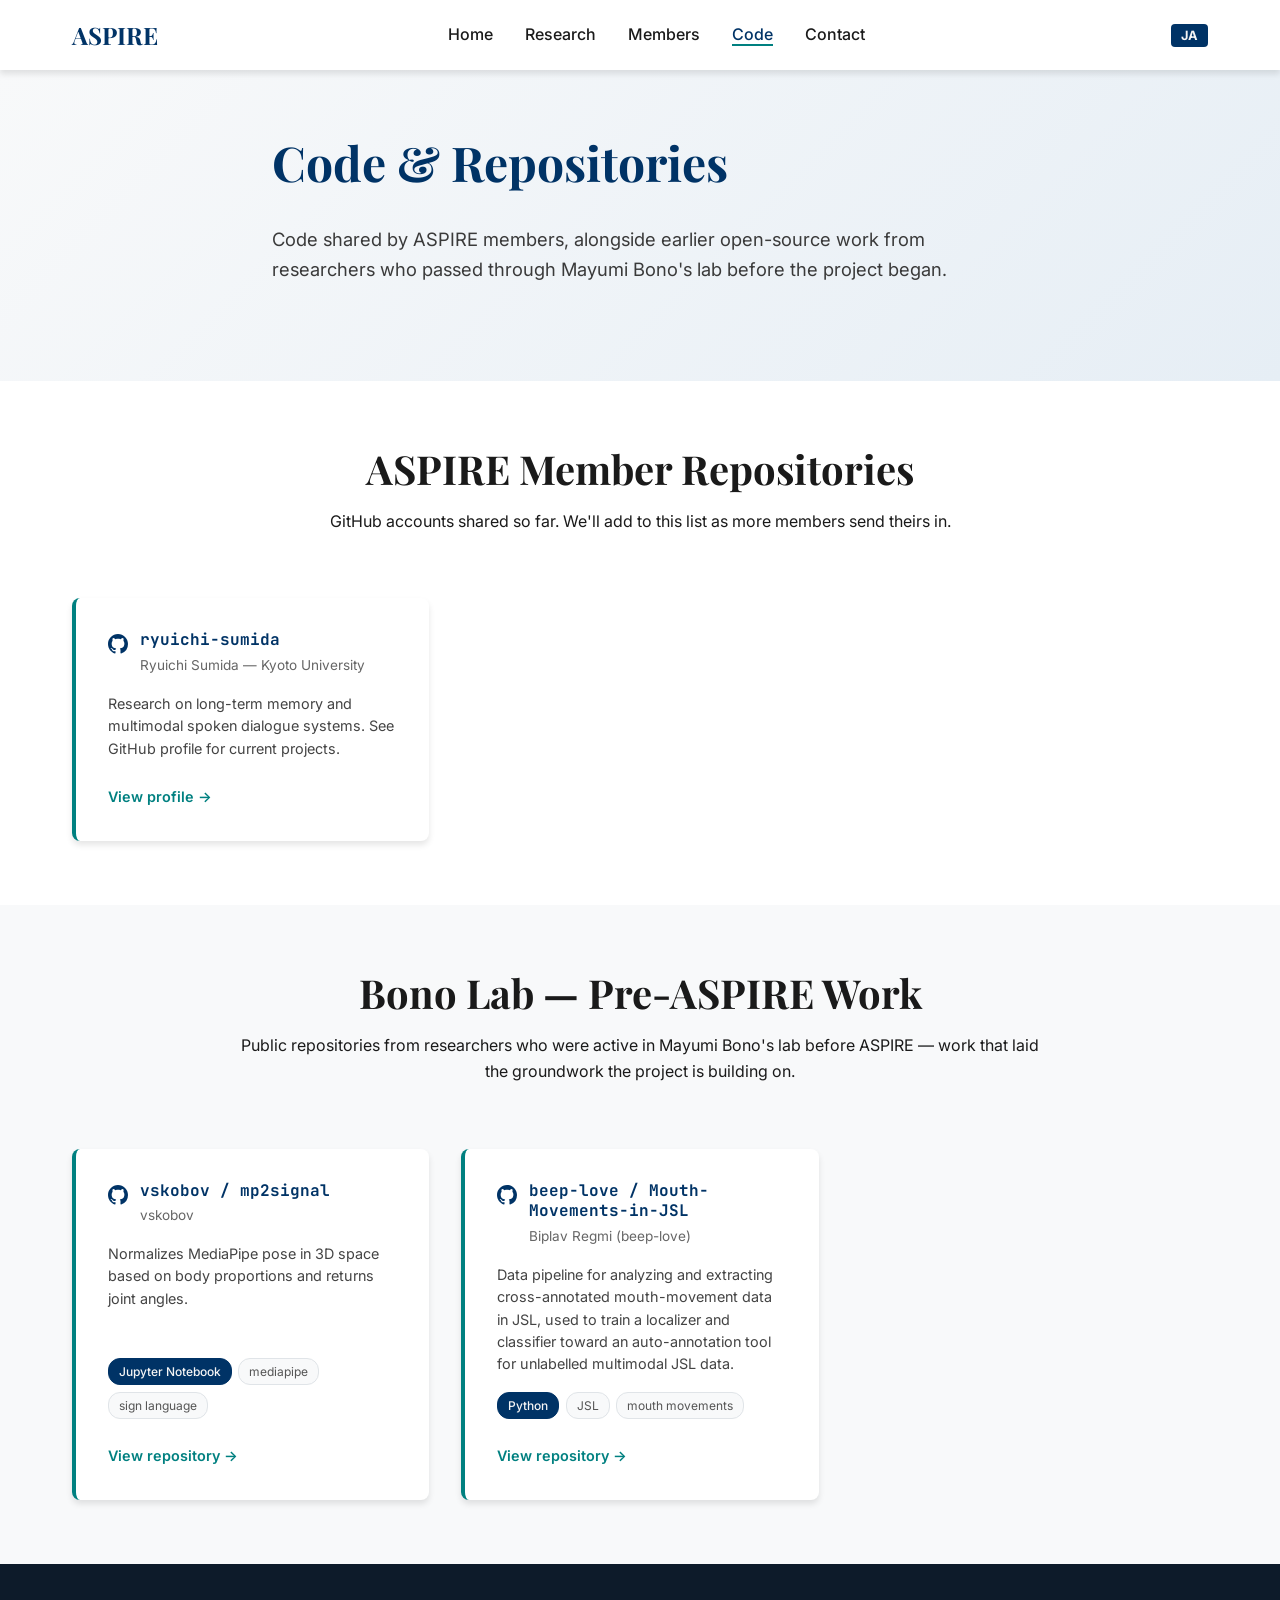
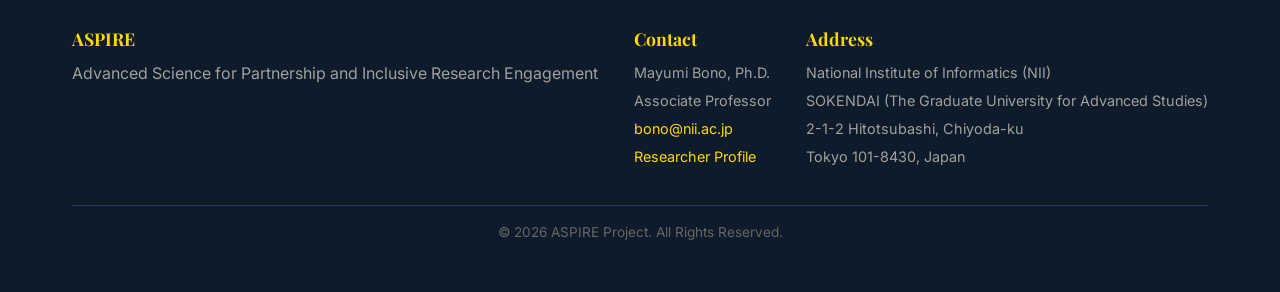
==== code.html @ 442c829e "Add Code page and rewrite copy across site in a more human academic voice - New code.html listing AS" ====
<!DOCTYPE html>
<html lang="en">
<head>
    <meta charset="UTF-8">
    <meta name="viewport" content="width=device-width, initial-scale=1.0">
    <title>Code - ASPIRE</title>
    <meta name="description" content="Open-source code and repositories from ASPIRE members and prior Bono Lab research.">
    <link rel="stylesheet" href="styles.css">
    <link rel="icon" type="image/svg+xml" href="favicon.svg">

    <!-- Google Fonts -->
    <link rel="preconnect" href="https://fonts.googleapis.com">
    <link rel="preconnect" href="https://fonts.gstatic.com" crossorigin>
    <link href="https://fonts.googleapis.com/css2?family=Inter:wght@300;400;600;800&family=Playfair+Display:wght@700&family=JetBrains+Mono:wght@500&display=swap" rel="stylesheet">
</head>
<body>

    <header class="header">
        <div class="container header-container">
            <a href="index.html" class="logo">ASPIRE</a>
            <button class="mobile-menu-btn" aria-label="Toggle navigation">
                <span class="bar"></span>
                <span class="bar"></span>
                <span class="bar"></span>
            </button>
            <nav class="nav">
                <ul class="nav-list">
                    <li><a href="index.html" class="nav-link" data-en="Home" data-ja="ホーム">Home</a></li>
                    <li><a href="research.html" class="nav-link" data-en="Research" data-ja="研究">Research</a></li>
                    <li><a href="members.html" class="nav-link" data-en="Members" data-ja="メンバー">Members</a></li>
                    <li><a href="code.html" class="nav-link active" data-en="Code" data-ja="コード">Code</a></li>
                    <li><a href="index.html#contact" class="nav-link" data-en="Contact" data-ja="お問い合わせ">Contact</a></li>
                </ul>
            </nav>
            <button class="lang-toggle" id="langToggle" aria-label="Switch language">
                <span class="lang-label">JA</span>
            </button>
        </div>
    </header>

    <main>
        <section class="hero" style="padding: 4rem 0;">
            <div class="container hero-content">
                <h1 class="hero-title" data-en="Code &amp; Repositories" data-ja="コード・リポジトリ">Code &amp; Repositories</h1>
                <p class="hero-subtitle" data-en="Code shared by ASPIRE members, alongside earlier open-source work from researchers who passed through Mayumi Bono's lab before the project began." data-ja="ASPIREメンバーが公開しているコードと、プロジェクト開始以前に坊農研究室に在籍していた研究者たちによるオープンソースの成果物。">Code shared by ASPIRE members, alongside earlier open-source work from researchers who passed through Mayumi Bono's lab before the project began.</p>
            </div>
            <div class="hero-background"></div>
        </section>

        <!-- ASPIRE Member Repositories -->
        <section class="section">
            <div class="container">
                <div class="section-header">
                    <h2 class="section-title" data-en="ASPIRE Member Repositories" data-ja="ASPIREメンバーのリポジトリ">ASPIRE Member Repositories</h2>
                    <p data-en="GitHub accounts shared so far. We'll add to this list as more members send theirs in." data-ja="現時点で共有されているGitHubアカウント。他のメンバーから連絡が届き次第、順次追加します。">GitHub accounts shared so far. We'll add to this list as more members send theirs in.</p>
                </div>
                <div class="repos-grid">

                    <article class="repo-card">
                        <header class="repo-card-header">
                            <svg class="repo-icon" viewBox="0 0 16 16" width="20" height="20" aria-hidden="true"><path fill-rule="evenodd" d="M8 0C3.58 0 0 3.58 0 8c0 3.54 2.29 6.53 5.47 7.59.4.07.55-.17.55-.38 0-.19-.01-.82-.01-1.49-2.01.37-2.53-.49-2.69-.94-.09-.23-.48-.94-.82-1.13-.28-.15-.68-.52-.01-.53.63-.01 1.08.58 1.23.82.72 1.21 1.87.87 2.33.66.07-.52.28-.87.51-1.07-1.78-.2-3.64-.89-3.64-3.95 0-.87.31-1.59.82-2.15-.08-.2-.36-1.02.08-2.12 0 0 .67-.21 2.2.82.64-.18 1.32-.27 2-.27.68 0 1.36.09 2 .27 1.53-1.04 2.2-.82 2.2-.82.44 1.1.16 1.92.08 2.12.51.56.82 1.27.82 2.15 0 3.07-1.87 3.75-3.65 3.95.29.25.54.73.54 1.48 0 1.07-.01 1.93-.01 2.2 0 .21.15.46.55.38A8.013 8.013 0 0016 8c0-4.42-3.58-8-8-8z"/></svg>
                            <div class="repo-card-heading">
                                <h3 class="repo-name"><a href="https://github.com/ryuichi-sumida" target="_blank" rel="noopener">ryuichi-sumida</a></h3>
                                <p class="repo-owner" data-en="Ryuichi Sumida — Kyoto University" data-ja="住田龍一 — 京都大学">Ryuichi Sumida &mdash; Kyoto University</p>
                            </div>
                        </header>
                        <p class="repo-description" data-en="Research on long-term memory and multimodal spoken dialogue systems. See GitHub profile for current projects." data-ja="長期記憶とマルチモーダル音声対話システムに関する研究。現在のプロジェクトはGitHubプロフィールを参照。">Research on long-term memory and multimodal spoken dialogue systems. See GitHub profile for current projects.</p>
                        <footer class="repo-card-footer">
                            <a class="repo-link" href="https://github.com/ryuichi-sumida" target="_blank" rel="noopener" data-en="View profile &rarr;" data-ja="プロフィールを見る &rarr;">View profile &rarr;</a>
                        </footer>
                    </article>

                </div>
            </div>
        </section>

        <!-- Bono Lab Pre-ASPIRE Work -->
        <section class="section" style="background-color: var(--bg-off-white);">
            <div class="container">
                <div class="section-header">
                    <h2 class="section-title" data-en="Bono Lab &mdash; Pre-ASPIRE Work" data-ja="坊農研究室 &mdash; ASPIRE以前の成果">Bono Lab &mdash; Pre-ASPIRE Work</h2>
                    <p data-en="Public repositories from researchers who were active in Mayumi Bono's lab before ASPIRE — work that laid the groundwork the project is building on." data-ja="ASPIRE発足以前に坊農研究室で活動していた研究者たちの公開リポジトリ。プロジェクトの土台となった研究成果です。">Public repositories from researchers who were active in Mayumi Bono's lab before ASPIRE &mdash; work that laid the groundwork the project is building on.</p>
                </div>
                <div class="repos-grid">

                    <article class="repo-card">
                        <header class="repo-card-header">
                            <svg class="repo-icon" viewBox="0 0 16 16" width="20" height="20" aria-hidden="true"><path fill-rule="evenodd" d="M8 0C3.58 0 0 3.58 0 8c0 3.54 2.29 6.53 5.47 7.59.4.07.55-.17.55-.38 0-.19-.01-.82-.01-1.49-2.01.37-2.53-.49-2.69-.94-.09-.23-.48-.94-.82-1.13-.28-.15-.68-.52-.01-.53.63-.01 1.08.58 1.23.82.72 1.21 1.87.87 2.33.66.07-.52.28-.87.51-1.07-1.78-.2-3.64-.89-3.64-3.95 0-.87.31-1.59.82-2.15-.08-.2-.36-1.02.08-2.12 0 0 .67-.21 2.2.82.64-.18 1.32-.27 2-.27.68 0 1.36.09 2 .27 1.53-1.04 2.2-.82 2.2-.82.44 1.1.16 1.92.08 2.12.51.56.82 1.27.82 2.15 0 3.07-1.87 3.75-3.65 3.95.29.25.54.73.54 1.48 0 1.07-.01 1.93-.01 2.2 0 .21.15.46.55.38A8.013 8.013 0 0016 8c0-4.42-3.58-8-8-8z"/></svg>
                            <div class="repo-card-heading">
                                <h3 class="repo-name"><a href="https://github.com/vskobov/mp2signal" target="_blank" rel="noopener">vskobov / mp2signal</a></h3>
                                <p class="repo-owner">vskobov</p>
                            </div>
                        </header>
                        <p class="repo-description" data-en="Normalizes MediaPipe pose in 3D space based on body proportions and returns joint angles." data-ja="身体比率に基づきMediaPipeの3D姿勢を正規化し、関節角度を返すツール。">Normalizes MediaPipe pose in 3D space based on body proportions and returns joint angles.</p>
                        <div class="repo-tags">
                            <span class="repo-tag repo-tag-lang">Jupyter Notebook</span>
                            <span class="repo-tag">mediapipe</span>
                            <span class="repo-tag">sign language</span>
                        </div>
                        <footer class="repo-card-footer">
                            <a class="repo-link" href="https://github.com/vskobov/mp2signal" target="_blank" rel="noopener" data-en="View repository &rarr;" data-ja="リポジトリを見る &rarr;">View repository &rarr;</a>
                        </footer>
                    </article>

                    <article class="repo-card">
                        <header class="repo-card-header">
                            <svg class="repo-icon" viewBox="0 0 16 16" width="20" height="20" aria-hidden="true"><path fill-rule="evenodd" d="M8 0C3.58 0 0 3.58 0 8c0 3.54 2.29 6.53 5.47 7.59.4.07.55-.17.55-.38 0-.19-.01-.82-.01-1.49-2.01.37-2.53-.49-2.69-.94-.09-.23-.48-.94-.82-1.13-.28-.15-.68-.52-.01-.53.63-.01 1.08.58 1.23.82.72 1.21 1.87.87 2.33.66.07-.52.28-.87.51-1.07-1.78-.2-3.64-.89-3.64-3.95 0-.87.31-1.59.82-2.15-.08-.2-.36-1.02.08-2.12 0 0 .67-.21 2.2.82.64-.18 1.32-.27 2-.27.68 0 1.36.09 2 .27 1.53-1.04 2.2-.82 2.2-.82.44 1.1.16 1.92.08 2.12.51.56.82 1.27.82 2.15 0 3.07-1.87 3.75-3.65 3.95.29.25.54.73.54 1.48 0 1.07-.01 1.93-.01 2.2 0 .21.15.46.55.38A8.013 8.013 0 0016 8c0-4.42-3.58-8-8-8z"/></svg>
                            <div class="repo-card-heading">
                                <h3 class="repo-name"><a href="https://github.com/beep-love/Mouth-Movements_in_Japanese_Sign_Language-JSL-" target="_blank" rel="noopener">beep-love / Mouth-Movements-in-JSL</a></h3>
                                <p class="repo-owner">Biplav Regmi (beep-love)</p>
                            </div>
                        </header>
                        <p class="repo-description" data-en="Data pipeline for analyzing and extracting cross-annotated mouth-movement data in JSL, used to train a localizer and classifier toward an auto-annotation tool for unlabelled multimodal JSL data." data-ja="JSLにおける相互アノテーション済み口形データを分析・抽出するデータパイプライン。口形のローカライザと分類器を学習し、未アノテーションのマルチモーダルJSLデータに対する自動アノテーションツールを実現することを目的としています。">Data pipeline for analyzing and extracting cross-annotated mouth-movement data in JSL, used to train a localizer and classifier toward an auto-annotation tool for unlabelled multimodal JSL data.</p>
                        <div class="repo-tags">
                            <span class="repo-tag repo-tag-lang">Python</span>
                            <span class="repo-tag">JSL</span>
                            <span class="repo-tag">mouth movements</span>
                        </div>
                        <footer class="repo-card-footer">
                            <a class="repo-link" href="https://github.com/beep-love/Mouth-Movements_in_Japanese_Sign_Language-JSL-" target="_blank" rel="noopener" data-en="View repository &rarr;" data-ja="リポジトリを見る &rarr;">View repository &rarr;</a>
                        </footer>
                    </article>

                </div>
            </div>
        </section>

    </main>

    <footer id="contact" class="footer">
        <div class="container footer-content">
            <div class="footer-info">
                <h4 class="footer-logo">ASPIRE</h4>
                <p>Advanced Science for Partnership and Inclusive Research Engagement</p>
            </div>
            <div class="footer-contact">
                <h4 data-en="Contact" data-ja="お問い合わせ">Contact</h4>
                <p>Mayumi Bono, Ph.D.</p>
                <p data-en="Associate Professor" data-ja="准教授">Associate Professor</p>
                <p><a href="mailto:bono@nii.ac.jp">bono@nii.ac.jp</a></p>
                <p><a href="http://research.nii.ac.jp/~bono/" target="_blank" rel="noopener" data-en="Researcher Profile" data-ja="研究者プロフィール">Researcher Profile</a></p>
            </div>
            <div class="footer-address">
                <h4 data-en="Address" data-ja="所在地">Address</h4>
                <p data-en="National Institute of Informatics (NII)" data-ja="国立情報学研究所（NII）">National Institute of Informatics (NII)</p>
                <p data-en="SOKENDAI (The Graduate University for Advanced Studies)" data-ja="総合研究大学院大学（SOKENDAI）">SOKENDAI (The Graduate University for Advanced Studies)</p>
                <p data-en="2-1-2 Hitotsubashi, Chiyoda-ku" data-ja="〒101-8430 東京都千代田区一ツ橋2-1-2">2-1-2 Hitotsubashi, Chiyoda-ku</p>
                <p data-en="Tokyo 101-8430, Japan" data-ja="">Tokyo 101-8430, Japan</p>
            </div>
        </div>
        <div class="container">
            <p class="footer-copy">&copy; 2026 ASPIRE Project. All Rights Reserved.</p>
        </div>
    </footer>

    <script src="script.js"></script>
</body>
</html>
---- styles.css ----
/* CSS Variables for Theme */
:root {
    --primary-color: #003366; /* Deep Accessible Blue */
    --secondary-color: #008080; /* Teal for accents */
    --accent-color: #FFD700; /* Gold for highlights */
    --text-dark: #1a1a1a;
    --text-light: #f5f5f5;
    --bg-light: #ffffff;
    --bg-off-white: #f8f9fa;
    --bg-dark: #0d1b2a;

    --font-heading: 'Playfair Display', serif;
    --font-body: 'Inter', sans-serif;

    --spacing-sm: 1rem;
    --spacing-md: 2rem;
    --spacing-lg: 4rem;

    --border-radius: 8px;
    --shadow: 0 4px 6px rgba(0,0,0,0.1);
    --transition: all 0.3s ease;
}

/* Reset & Base Styles */
* {
    margin: 0;
    padding: 0;
    box-sizing: border-box;
}

body {
    font-family: var(--font-body);
    font-size: 16px; /* Base size 16px for readability */
    line-height: 1.6;
    color: var(--text-dark);
    background-color: var(--bg-light);
}

a {
    text-decoration: none;
    color: inherit;
    transition: var(--transition);
}

ul {
    list-style: none;
}

img {
    max-width: 100%;
    height: auto;
}

/* Typography */
h1, h2, h3, h4, h5, h6 {
    font-family: var(--font-heading);
    margin-bottom: var(--spacing-sm);
    line-height: 1.2;
}

h1 { font-size: 3rem; }
h2 { font-size: 2.5rem; }
h3 { font-size: 1.75rem; }

p { margin-bottom: var(--spacing-sm); }

/* Layout Utilities */
.container {
    max-width: 1200px;
    margin: 0 auto;
    padding: 0 var(--spacing-md);
}

.section {
    padding: var(--spacing-lg) 0;
}

.btn {
    display: inline-block;
    padding: 12px 24px;
    border-radius: var(--border-radius);
    font-weight: 600;
    cursor: pointer;
    border: none;
    font-size: 1rem;
}

.btn-primary {
    background-color: var(--primary-color);
    color: var(--text-light);
}

.btn-primary:hover {
    background-color: #002244;
}

.btn-secondary {
    background-color: transparent;
    border: 2px solid var(--primary-color);
    color: var(--primary-color);
    margin-left: 1rem;
}

.btn-secondary:hover {
    background-color: var(--primary-color);
    color: var(--text-light);
}

/* Accessibility Focus States */
:focus-visible {
    outline: 3px solid var(--accent-color);
    outline-offset: 2px;
}

/* Header & Nav */
.header {
    background-color: var(--bg-light);
    box-shadow: var(--shadow);
    position: sticky;
    top: 0;
    z-index: 1000;
    padding: 1rem 0;
}

.header-container {
    display: flex;
    justify-content: space-between;
    align-items: center;
}

.logo {
    font-family: var(--font-heading);
    font-size: 1.5rem;
    font-weight: 700;
    color: var(--primary-color);
}

/* Language Toggle */
.lang-toggle {
    background: var(--primary-color);
    color: var(--text-light);
    border: none;
    border-radius: 4px;
    padding: 4px 10px;
    font-size: 0.8rem;
    font-weight: 700;
    cursor: pointer;
    font-family: var(--font-body);
    transition: var(--transition);
    margin-left: 1rem;
}

.lang-toggle:hover {
    background: var(--secondary-color);
}

.nav-list {
    display: flex;
    gap: var(--spacing-md);
}

.nav-link {
    font-weight: 500;
    color: var(--text-dark);
}

.nav-link:hover, .nav-link.active {
    color: var(--primary-color);
    border-bottom: 2px solid var(--secondary-color);
}

.mobile-menu-btn {
    display: none;
    background: none;
    border: none;
    cursor: pointer;
}

.bar {
    display: block;
    width: 25px;
    height: 3px;
    margin: 5px auto;
    background-color: var(--text-dark);
    transition: var(--transition);
}

/* Hero Section */
.hero {
    background: linear-gradient(135deg, var(--bg-off-white) 0%, #e6eef5 100%);
    padding: 6rem 0;
    position: relative;
    overflow: hidden;
}

.hero-content {
    position: relative;
    z-index: 2;
    max-width: 800px;
}

.hero-title {
    color: var(--primary-color);
    margin-bottom: var(--spacing-md);
}

.hero-subtitle {
    font-size: 1.15rem;
    line-height: 1.65;
    color: #3a3a3a;
    margin-bottom: var(--spacing-md);
    max-width: 680px;
}

/* Hero Split Layout (text + video side by side) */
.hero-split {
    display: flex;
    align-items: center;
    gap: 3rem;
    position: relative;
    z-index: 2;
}

.hero-split .hero-content {
    flex: 1;
    min-width: 0;
}

.hero-video {
    flex: 0 0 400px;
}

.hero-video video {
    width: 100%;
    border-radius: var(--border-radius);
    box-shadow: 0 8px 24px rgba(0,0,0,0.15);
}

.hero-video-label {
    font-size: 0.9rem;
    color: #666;
    text-align: center;
    margin-bottom: 0.5rem;
    margin-top: 1.5rem;
    font-weight: 500;
}

/* Hero Decorative Elements */
.hero-decorated {
    padding: 5rem 0;
}

.hero-deco {
    position: absolute;
    z-index: 1;
    pointer-events: none;
}

.hero-deco-1 {
    top: -80px;
    right: -80px;
}

.hero-deco-2 {
    bottom: -60px;
    left: -40px;
}

/* Project Lead */
.lead-profile {
    display: flex;
    justify-content: center;
    gap: 2rem;
    align-items: center;
    flex-wrap: wrap;
}

.lead-photo {
    border-radius: 50%;
    width: 250px;
    height: 250px;
    object-fit: cover;
    border: 4px solid var(--primary-color);
}

.lead-info {
    max-width: 600px;
}

/* Mission Section */
.mission-section {
    background-color: var(--bg-light);
}

.mission-grid {
    display: grid;
    grid-template-columns: repeat(auto-fit, minmax(300px, 1fr));
    gap: var(--spacing-md);
    margin-top: var(--spacing-md);
}

.mission-card {
    background: var(--bg-off-white);
    padding: var(--spacing-md);
    border-radius: var(--border-radius);
    border-left: 4px solid var(--secondary-color);
}

/* Pillars Section */
.pillars-section {
    background: linear-gradient(135deg, #0d1b2a 0%, #1b3a5c 100%);
    color: var(--text-light);
}

.pillars-section .section-title {
    color: var(--text-light);
}

.section-header {
    text-align: center;
    margin-bottom: var(--spacing-lg);
    max-width: 800px;
    margin-left: auto;
    margin-right: auto;
}

.pillars-grid {
    display: grid;
    grid-template-columns: repeat(auto-fit, minmax(250px, 1fr));
    gap: var(--spacing-md);
}

.pillar-card {
    background: rgba(255,255,255,0.07);
    backdrop-filter: blur(4px);
    padding: var(--spacing-md);
    padding-top: calc(var(--spacing-md) + 4px);
    border-radius: var(--border-radius);
    transition: var(--transition);
    text-align: center;
    position: relative;
    overflow: hidden;
    border: 1px solid rgba(255,255,255,0.1);
}

.pillar-card:hover {
    transform: translateY(-5px);
    background: rgba(255,255,255,0.12);
}

.pillar-accent {
    position: absolute;
    top: 0;
    left: 0;
    right: 0;
    height: 4px;
}

.pillar-linguistic .pillar-accent { background: #4ECDC4; }
.pillar-interactional .pillar-accent { background: #FFD700; }
.pillar-epistemic .pillar-accent { background: #FF6B6B; }
.pillar-technological .pillar-accent { background: #45B7D1; }
.pillar-institutional .pillar-accent { background: #96CEB4; }

.pillar-linguistic .pillar-icon { color: #4ECDC4; }
.pillar-interactional .pillar-icon { color: #FFD700; }
.pillar-epistemic .pillar-icon { color: #FF6B6B; }
.pillar-technological .pillar-icon { color: #45B7D1; }
.pillar-institutional .pillar-icon { color: #96CEB4; }

.pillar-card h3 {
    color: var(--text-light);
}

.pillar-card p {
    color: rgba(255,255,255,0.75);
}

.pillar-icon {
    margin-bottom: var(--spacing-sm);
    line-height: 1;
}

/* Team Preview (Home page) */
.team-preview-section {
    background-color: var(--bg-light);
}

.team-preview-featured {
    display: flex;
    justify-content: center;
    gap: 3rem;
    margin-bottom: 2.5rem;
}

.team-preview-grid {
    display: flex;
    justify-content: center;
    flex-wrap: wrap;
    gap: 2.5rem;
}

.team-preview-member {
    text-align: center;
    width: 140px;
    transition: var(--transition);
    position: relative;
}

.team-preview-member.featured {
    width: 170px;
}

.team-preview-member:hover {
    transform: translateY(-4px);
}

.team-preview-member img {
    width: 110px;
    height: 110px;
    border-radius: 50%;
    object-fit: cover;
    object-position: center top;
    border: 3px solid var(--primary-color);
    margin: 0 auto 0.5rem;
    display: block;
}

.team-preview-member.featured img {
    width: 140px;
    height: 140px;
    border-width: 4px;
    border-color: var(--accent-color);
}

.team-badge {
    display: inline-block;
    background: var(--accent-color);
    color: var(--bg-dark);
    font-size: 0.7rem;
    font-weight: 700;
    padding: 2px 10px;
    border-radius: 12px;
    margin-bottom: 0.4rem;
    text-transform: uppercase;
    letter-spacing: 0.5px;
}

.team-preview-name {
    font-weight: 600;
    font-size: 0.9rem;
    margin-bottom: 0.15rem;
}

.team-preview-role {
    font-size: 0.8rem;
    color: #666;
}

/* Institution Logos */
.logos-section {
    background-color: var(--bg-off-white);
    padding: 3rem 0;
}

.logos-grid {
    display: flex;
    flex-wrap: wrap;
    justify-content: center;
    align-items: center;
    gap: 2.5rem;
}

.logos-grid img {
    height: 50px;
    width: 120px;
    object-fit: contain;
    filter: grayscale(30%);
    opacity: 0.8;
    transition: var(--transition);
}

.logos-grid img:hover {
    filter: grayscale(0%);
    opacity: 1;
}

/* Members Grid */
.members-grid {
    display: grid;
    grid-template-columns: repeat(auto-fill, minmax(280px, 1fr));
    gap: var(--spacing-md);
}

.member-card {
    background: var(--bg-light);
    border-radius: var(--border-radius);
    box-shadow: var(--shadow);
    padding: var(--spacing-md);
    text-align: center;
    transition: var(--transition);
}

.member-card:hover {
    transform: translateY(-4px);
    box-shadow: 0 8px 16px rgba(0,0,0,0.12);
}

.member-photo {
    width: 160px;
    height: 160px;
    border-radius: 50%;
    object-fit: cover;
    border: 3px solid var(--primary-color);
    margin-bottom: var(--spacing-sm);
}

.member-photo-placeholder {
    display: flex;
    align-items: center;
    justify-content: center;
    background: linear-gradient(135deg, var(--primary-color), var(--secondary-color));
    color: var(--text-light);
    font-size: 2rem;
    font-weight: 700;
    margin: 0 auto var(--spacing-sm);
}

.member-name {
    font-size: 1.25rem;
    color: var(--primary-color);
    margin-bottom: 0.25rem;
}

.member-title {
    font-weight: 600;
    font-size: 0.9rem;
    color: var(--text-dark);
    margin-bottom: 0.25rem;
}

.member-affiliation {
    font-size: 0.85rem;
    color: #666;
    margin-bottom: 0.5rem;
}

.member-specialty {
    font-size: 0.85rem;
    color: #555;
    line-height: 1.5;
    margin-bottom: 0.5rem;
}

.member-email a {
    font-size: 0.85rem;
    color: var(--secondary-color);
    font-weight: 500;
}

.member-email a:hover {
    color: var(--primary-color);
    text-decoration: underline;
}

/* Repositories Grid (code.html) */
.repos-grid {
    display: grid;
    grid-template-columns: repeat(auto-fill, minmax(320px, 1fr));
    gap: var(--spacing-md);
}

.repo-card {
    background: var(--bg-light);
    border-radius: var(--border-radius);
    box-shadow: var(--shadow);
    padding: var(--spacing-md);
    border-left: 4px solid var(--secondary-color);
    display: flex;
    flex-direction: column;
    transition: var(--transition);
}

.repo-card:hover {
    transform: translateY(-4px);
    box-shadow: 0 8px 16px rgba(0,0,0,0.12);
}

.repo-card-header {
    display: flex;
    align-items: flex-start;
    gap: 0.75rem;
    margin-bottom: var(--spacing-sm);
}

.repo-icon {
    flex-shrink: 0;
    fill: var(--primary-color);
    margin-top: 4px;
}

.repo-card-heading {
    flex: 1;
    min-width: 0;
}

.repo-name {
    font-family: 'JetBrains Mono', 'SF Mono', Menlo, monospace;
    font-size: 1rem;
    margin-bottom: 0.25rem;
    word-break: break-word;
    line-height: 1.3;
}

.repo-name a {
    color: var(--primary-color);
}

.repo-name a:hover {
    color: var(--secondary-color);
    text-decoration: underline;
}

.repo-owner {
    font-size: 0.85rem;
    color: #666;
    margin-bottom: 0;
}

.repo-description {
    font-size: 0.9rem;
    color: #444;
    line-height: 1.55;
    margin-bottom: var(--spacing-sm);
    flex: 1;
}

.repo-tags {
    display: flex;
    flex-wrap: wrap;
    gap: 0.4rem;
    margin-bottom: var(--spacing-sm);
}

.repo-tag {
    display: inline-block;
    background: var(--bg-off-white);
    color: #555;
    font-size: 0.75rem;
    padding: 3px 10px;
    border-radius: 12px;
    border: 1px solid #e0e4e8;
}

.repo-tag-lang {
    background: var(--primary-color);
    color: var(--text-light);
    border-color: var(--primary-color);
    font-weight: 500;
}

.repo-card-footer {
    margin-top: auto;
    padding-top: 0.5rem;
}

.repo-link {
    color: var(--secondary-color);
    font-weight: 600;
    font-size: 0.9rem;
}

.repo-link:hover {
    color: var(--primary-color);
    text-decoration: underline;
}

/* Footer */
.footer {
    background-color: var(--bg-dark);
    color: var(--text-light);
    padding: var(--spacing-lg) 0 var(--spacing-md);
}

.footer-content {
    display: flex;
    justify-content: space-between;
    flex-wrap: wrap;
    gap: var(--spacing-md);
}

.footer-info p {
    color: #a0a0a0;
}

.footer h4 {
    color: var(--accent-color);
    margin-bottom: 0.75rem;
    font-size: 1.1rem;
}

.footer-contact p,
.footer-address p {
    color: #a0a0a0;
    margin-bottom: 0.3rem;
    font-size: 0.9rem;
}

.footer-contact a {
    color: var(--accent-color);
}

.footer-contact a:hover {
    text-decoration: underline;
}

.footer-copy {
    text-align: center;
    color: #666;
    font-size: 0.85rem;
    margin-top: var(--spacing-md);
    padding-top: var(--spacing-sm);
    border-top: 1px solid #1e3a5f;
}

/* Responsive */
@media (max-width: 768px) {
    .nav {
        position: fixed;
        left: -100%;
        top: 70px;
        flex-direction: column;
        background-color: var(--bg-light);
        width: 100%;
        text-align: center;
        transition: 0.3s;
        box-shadow: 0 10px 10px rgba(0,0,0,0.1);
        padding: 2rem 0;
    }

    .nav.active {
        left: 0;
    }

    .nav-list {
        flex-direction: column;
    }

    .mobile-menu-btn {
        display: block;
    }

    .hero-title {
        font-size: 2.5rem;
    }

    .hero-split {
        flex-direction: column;
        text-align: center;
    }

    .hero-video {
        flex: 0 0 auto;
        width: 100%;
        max-width: 400px;
    }

    .lang-toggle {
        margin-left: 0.5rem;
    }

    .hero-actions {
        justify-content: center;
    }

    .btn {
        display: block;
        margin: 0.5rem 0;
        text-align: center;
    }

    .btn-secondary {
        margin-left: 0;
    }

    .lead-profile {
        text-align: center;
    }

    .lead-photo {
        width: 200px;
        height: 200px;
    }

    .team-preview-featured {
        flex-direction: column;
        align-items: center;
        gap: 2rem;
    }

    .logos-grid img {
        height: 35px;
        width: 90px;
    }

    .footer-content {
        flex-direction: column;
    }
}
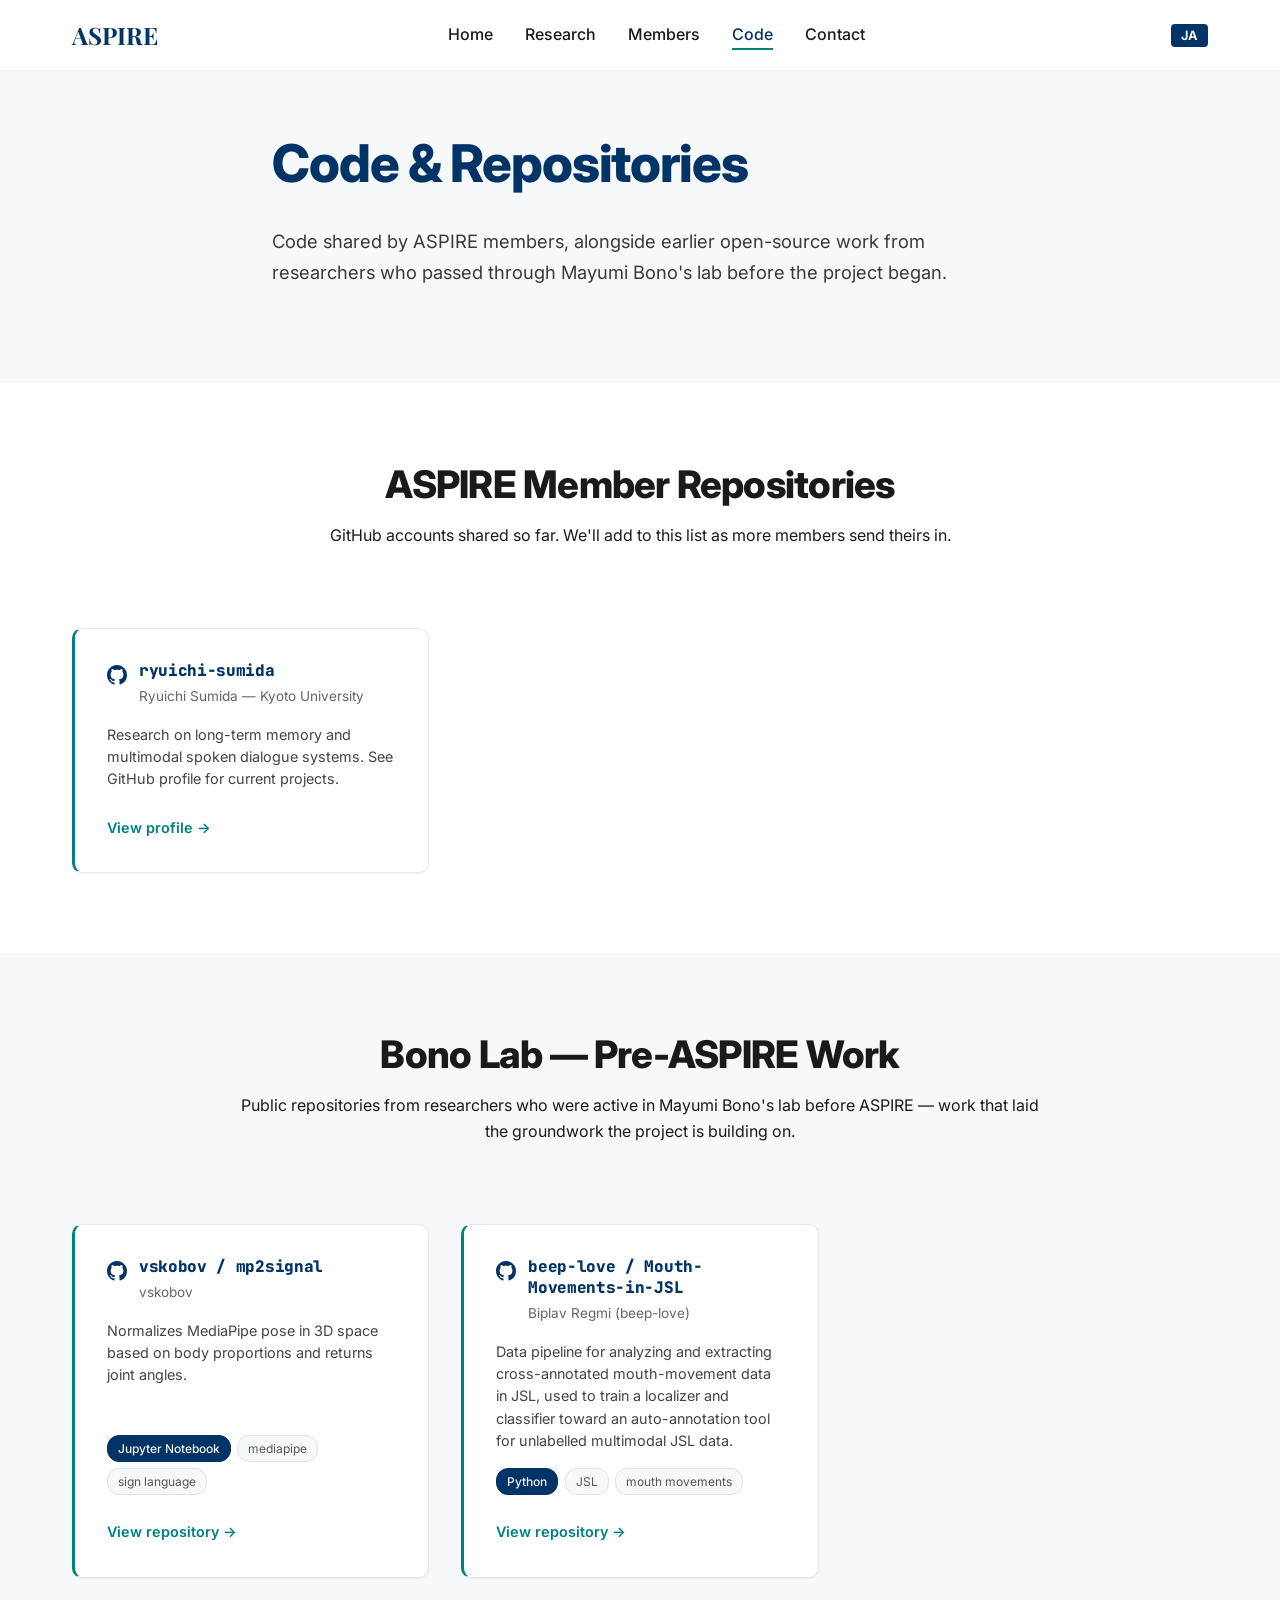
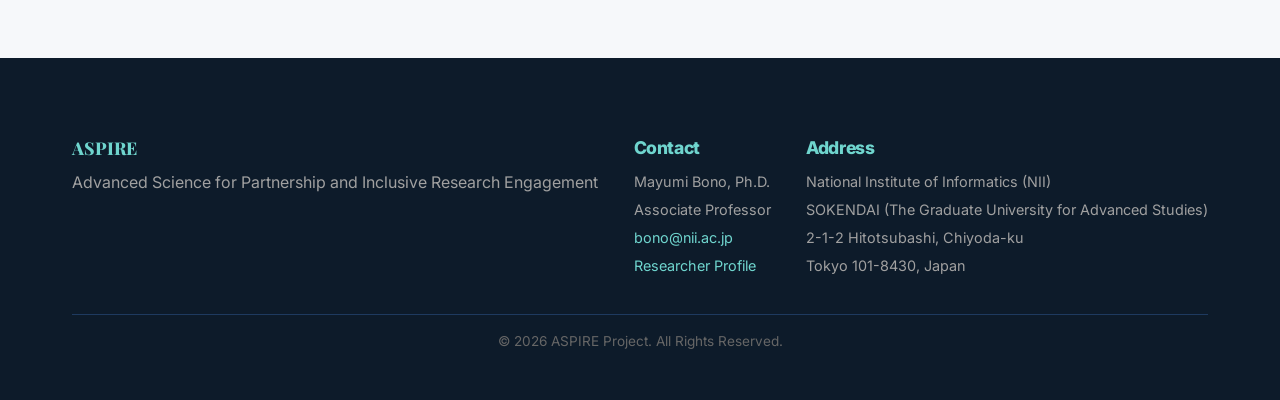
==== commit bb0a3938: "Add social previews, skip link, and small UX polish - OGP/Twitter card meta + canonical + theme-colo" ====
--- a/code.html
+++ b/code.html
@@ -5,15 +5,30 @@
     <meta name="viewport" content="width=device-width, initial-scale=1.0">
     <title>Code - ASPIRE</title>
     <meta name="description" content="Open-source code and repositories from ASPIRE members and prior Bono Lab research.">
+    <link rel="canonical" href="https://ryuichi-sumida.github.io/aspire-website/code.html">
+    <meta name="theme-color" content="#003366">
+
+    <!-- Social sharing -->
+    <meta property="og:type" content="website">
+    <meta property="og:site_name" content="ASPIRE">
+    <meta property="og:title" content="Code — ASPIRE">
+    <meta property="og:description" content="Open-source code and repositories from ASPIRE members and prior Bono Lab research.">
+    <meta property="og:url" content="https://ryuichi-sumida.github.io/aspire-website/code.html">
+    <meta property="og:image" content="https://ryuichi-sumida.github.io/aspire-website/images/og_image.png">
+    <meta property="og:image:width" content="1200">
+    <meta property="og:image:height" content="630">
+    <meta name="twitter:card" content="summary_large_image">
     <link rel="stylesheet" href="styles.css">
     <link rel="icon" type="image/svg+xml" href="favicon.svg">
 
     <!-- Google Fonts -->
     <link rel="preconnect" href="https://fonts.googleapis.com">
     <link rel="preconnect" href="https://fonts.gstatic.com" crossorigin>
-    <link href="https://fonts.googleapis.com/css2?family=Inter:wght@300;400;600;800&family=Playfair+Display:wght@700&family=JetBrains+Mono:wght@500&display=swap" rel="stylesheet">
+    <link href="https://fonts.googleapis.com/css2?family=Inter:wght@300;400;600;800&family=Playfair+Display:wght@700&family=JetBrains+Mono:wght@500&family=Noto+Sans+JP:wght@400;500;700&display=swap" rel="stylesheet">
 </head>
 <body>
+
+    <a class="skip-link" href="#main" data-en="Skip to content" data-ja="本文へスキップ">Skip to content</a>
 
     <header class="header">
         <div class="container header-container">
@@ -38,7 +53,7 @@
         </div>
     </header>
 
-    <main>
+    <main id="main">
         <section class="hero" style="padding: 4rem 0;">
             <div class="container hero-content">
                 <h1 class="hero-title" data-en="Code &amp; Repositories" data-ja="コード・リポジトリ">Code &amp; Repositories</h1>
@@ -61,7 +76,7 @@
                             <svg class="repo-icon" viewBox="0 0 16 16" width="20" height="20" aria-hidden="true"><path fill-rule="evenodd" d="M8 0C3.58 0 0 3.58 0 8c0 3.54 2.29 6.53 5.47 7.59.4.07.55-.17.55-.38 0-.19-.01-.82-.01-1.49-2.01.37-2.53-.49-2.69-.94-.09-.23-.48-.94-.82-1.13-.28-.15-.68-.52-.01-.53.63-.01 1.08.58 1.23.82.72 1.21 1.87.87 2.33.66.07-.52.28-.87.51-1.07-1.78-.2-3.64-.89-3.64-3.95 0-.87.31-1.59.82-2.15-.08-.2-.36-1.02.08-2.12 0 0 .67-.21 2.2.82.64-.18 1.32-.27 2-.27.68 0 1.36.09 2 .27 1.53-1.04 2.2-.82 2.2-.82.44 1.1.16 1.92.08 2.12.51.56.82 1.27.82 2.15 0 3.07-1.87 3.75-3.65 3.95.29.25.54.73.54 1.48 0 1.07-.01 1.93-.01 2.2 0 .21.15.46.55.38A8.013 8.013 0 0016 8c0-4.42-3.58-8-8-8z"/></svg>
                             <div class="repo-card-heading">
                                 <h3 class="repo-name"><a href="https://github.com/ryuichi-sumida" target="_blank" rel="noopener">ryuichi-sumida</a></h3>
-                                <p class="repo-owner" data-en="Ryuichi Sumida — Kyoto University" data-ja="住田龍一 — 京都大学">Ryuichi Sumida &mdash; Kyoto University</p>
+                                <p class="repo-owner" data-en="Ryuichi Sumida — Kyoto University" data-ja="住田龍宇一 — 京都大学">Ryuichi Sumida &mdash; Kyoto University</p>
                             </div>
                         </header>
                         <p class="repo-description" data-en="Research on long-term memory and multimodal spoken dialogue systems. See GitHub profile for current projects." data-ja="長期記憶とマルチモーダル音声対話システムに関する研究。現在のプロジェクトはGitHubプロフィールを参照。">Research on long-term memory and multimodal spoken dialogue systems. See GitHub profile for current projects.</p>
--- a/styles.css
+++ b/styles.css
@@ -1,24 +1,28 @@
 /* CSS Variables for Theme */
 :root {
     --primary-color: #003366; /* Deep Accessible Blue */
-    --secondary-color: #008080; /* Teal for accents */
-    --accent-color: #FFD700; /* Gold for highlights */
+    --secondary-color: #008080; /* Teal — the single decorative accent */
+    --accent-color: #FFD700; /* Gold — reserved for focus outlines (a11y) */
+    --teal-light: #6FD5CE; /* Teal for use on dark backgrounds */
     --text-dark: #1a1a1a;
     --text-light: #f5f5f5;
     --bg-light: #ffffff;
-    --bg-off-white: #f8f9fa;
+    --bg-off-white: #f6f8fa;
     --bg-dark: #0d1b2a;
-
-    --font-heading: 'Playfair Display', serif;
+    --border-subtle: #e5e9ef;
+
+    --font-heading: 'Inter', sans-serif;
+    --font-brand: 'Playfair Display', serif;
     --font-body: 'Inter', sans-serif;
 
     --spacing-sm: 1rem;
     --spacing-md: 2rem;
-    --spacing-lg: 4rem;
-
-    --border-radius: 8px;
-    --shadow: 0 4px 6px rgba(0,0,0,0.1);
-    --transition: all 0.3s ease;
+    --spacing-lg: 5rem;
+
+    --border-radius: 10px;
+    --shadow: 0 1px 2px rgba(16,24,40,0.05);
+    --shadow-lift: 0 8px 20px rgba(16,24,40,0.10);
+    --transition: all 0.25s ease;
 }
 
 /* Reset & Base Styles */
@@ -54,15 +58,49 @@
 /* Typography */
 h1, h2, h3, h4, h5, h6 {
     font-family: var(--font-heading);
+    font-weight: 800;
+    letter-spacing: -0.02em;
     margin-bottom: var(--spacing-sm);
-    line-height: 1.2;
-}
-
-h1 { font-size: 3rem; }
-h2 { font-size: 2.5rem; }
-h3 { font-size: 1.75rem; }
+    line-height: 1.15;
+}
+
+h1 { font-size: clamp(2.25rem, 5vw, 3.25rem); }
+h2 { font-size: clamp(1.75rem, 3.5vw, 2.375rem); }
+h3 { font-size: 1.375rem; }
 
 p { margin-bottom: var(--spacing-sm); }
+
+/* Japanese Typography
+   Latin fonts (Inter / Playfair Display) have no Japanese glyphs, so without
+   this block JA text falls back to OS defaults — mincho serif for headings. */
+:root:lang(ja) {
+    --font-heading: 'Noto Sans JP', 'Hiragino Kaku Gothic ProN', 'Hiragino Sans', 'Yu Gothic', sans-serif;
+    --font-body: 'Inter', 'Noto Sans JP', 'Hiragino Kaku Gothic ProN', 'Hiragino Sans', 'Yu Gothic', sans-serif;
+}
+
+:root:lang(ja) body {
+    line-height: 1.8;
+    letter-spacing: 0.02em;
+}
+
+:root:lang(ja) h1,
+:root:lang(ja) h2,
+:root:lang(ja) h3,
+:root:lang(ja) h4,
+:root:lang(ja) h5,
+:root:lang(ja) h6 {
+    font-weight: 700;
+    line-height: 1.4;
+    letter-spacing: 0.03em;
+    font-feature-settings: "palt";
+}
+
+/* The ASPIRE wordmark stays in the brand serif in both languages */
+.logo,
+.footer-logo {
+    font-family: var(--font-brand);
+    letter-spacing: 0;
+}
 
 /* Layout Utilities */
 .container {
@@ -96,9 +134,8 @@
 
 .btn-secondary {
     background-color: transparent;
-    border: 2px solid var(--primary-color);
+    border: 1.5px solid var(--primary-color);
     color: var(--primary-color);
-    margin-left: 1rem;
 }
 
 .btn-secondary:hover {
@@ -110,6 +147,29 @@
 :focus-visible {
     outline: 3px solid var(--accent-color);
     outline-offset: 2px;
+}
+
+/* Skip Link — visually hidden until keyboard-focused */
+.skip-link {
+    position: fixed;
+    top: -60px;
+    left: 8px;
+    z-index: 2000;
+    background: var(--primary-color);
+    color: var(--text-light);
+    padding: 10px 18px;
+    border-radius: 0 0 var(--border-radius) var(--border-radius);
+    font-weight: 600;
+    transition: top 0.2s ease;
+}
+
+.skip-link:focus {
+    top: 0;
+}
+
+/* Keep anchored sections clear of the sticky header */
+[id] {
+    scroll-margin-top: 90px;
 }
 
 /* Header & Nav */
@@ -129,7 +189,6 @@
 }
 
 .logo {
-    font-family: var(--font-heading);
     font-size: 1.5rem;
     font-weight: 700;
     color: var(--primary-color);
@@ -166,7 +225,10 @@
 
 .nav-link:hover, .nav-link.active {
     color: var(--primary-color);
-    border-bottom: 2px solid var(--secondary-color);
+    text-decoration: underline;
+    text-decoration-color: var(--secondary-color);
+    text-decoration-thickness: 2px;
+    text-underline-offset: 8px;
 }
 
 .mobile-menu-btn {
@@ -187,10 +249,16 @@
 
 /* Hero Section */
 .hero {
-    background: linear-gradient(135deg, var(--bg-off-white) 0%, #e6eef5 100%);
+    background-color: var(--bg-off-white);
     padding: 6rem 0;
     position: relative;
     overflow: hidden;
+}
+
+.hero-actions {
+    display: flex;
+    flex-wrap: wrap;
+    gap: 0.75rem;
 }
 
 .hero-content {
@@ -303,12 +371,13 @@
     background: var(--bg-off-white);
     padding: var(--spacing-md);
     border-radius: var(--border-radius);
-    border-left: 4px solid var(--secondary-color);
+    border: 1px solid var(--border-subtle);
+    border-left: 3px solid var(--secondary-color);
 }
 
 /* Pillars Section */
 .pillars-section {
-    background: linear-gradient(135deg, #0d1b2a 0%, #1b3a5c 100%);
+    background-color: var(--bg-dark);
     color: var(--text-light);
 }
 
@@ -327,46 +396,38 @@
 .pillars-grid {
     display: grid;
     grid-template-columns: repeat(auto-fit, minmax(250px, 1fr));
-    gap: var(--spacing-md);
+    gap: 1.5rem;
+}
+
+@media (min-width: 1100px) {
+    .pillars-grid {
+        grid-template-columns: repeat(5, 1fr);
+        gap: 1.25rem;
+    }
 }
 
 .pillar-card {
-    background: rgba(255,255,255,0.07);
-    backdrop-filter: blur(4px);
-    padding: var(--spacing-md);
-    padding-top: calc(var(--spacing-md) + 4px);
+    background: rgba(255,255,255,0.06);
+    padding: 1.75rem 1.5rem;
     border-radius: var(--border-radius);
     transition: var(--transition);
     text-align: center;
     position: relative;
     overflow: hidden;
-    border: 1px solid rgba(255,255,255,0.1);
+    border: 1px solid rgba(255,255,255,0.08);
 }
 
 .pillar-card:hover {
-    transform: translateY(-5px);
-    background: rgba(255,255,255,0.12);
+    transform: translateY(-3px);
+    background: rgba(255,255,255,0.10);
+    border-color: rgba(111,213,206,0.35);
 }
 
 .pillar-accent {
-    position: absolute;
-    top: 0;
-    left: 0;
-    right: 0;
-    height: 4px;
-}
-
-.pillar-linguistic .pillar-accent { background: #4ECDC4; }
-.pillar-interactional .pillar-accent { background: #FFD700; }
-.pillar-epistemic .pillar-accent { background: #FF6B6B; }
-.pillar-technological .pillar-accent { background: #45B7D1; }
-.pillar-institutional .pillar-accent { background: #96CEB4; }
-
-.pillar-linguistic .pillar-icon { color: #4ECDC4; }
-.pillar-interactional .pillar-icon { color: #FFD700; }
-.pillar-epistemic .pillar-icon { color: #FF6B6B; }
-.pillar-technological .pillar-icon { color: #45B7D1; }
-.pillar-institutional .pillar-icon { color: #96CEB4; }
+    display: none;
+}
+
+.pillar-icon { color: var(--teal-light); }
 
 .pillar-card h3 {
     color: var(--text-light);
@@ -430,13 +491,13 @@
     width: 140px;
     height: 140px;
     border-width: 4px;
-    border-color: var(--accent-color);
+    border-color: var(--secondary-color);
 }
 
 .team-badge {
     display: inline-block;
-    background: var(--accent-color);
-    color: var(--bg-dark);
+    background: var(--secondary-color);
+    color: #ffffff;
     font-size: 0.7rem;
     font-weight: 700;
     padding: 2px 10px;
@@ -475,8 +536,8 @@
     height: 50px;
     width: 120px;
     object-fit: contain;
-    filter: grayscale(30%);
-    opacity: 0.8;
+    filter: grayscale(100%);
+    opacity: 0.65;
     transition: var(--transition);
 }
 
@@ -495,6 +556,7 @@
 .member-card {
     background: var(--bg-light);
     border-radius: var(--border-radius);
+    border: 1px solid var(--border-subtle);
     box-shadow: var(--shadow);
     padding: var(--spacing-md);
     text-align: center;
@@ -502,8 +564,8 @@
 }
 
 .member-card:hover {
-    transform: translateY(-4px);
-    box-shadow: 0 8px 16px rgba(0,0,0,0.12);
+    transform: translateY(-2px);
+    box-shadow: var(--shadow-lift);
 }
 
 .member-photo {
@@ -573,17 +635,18 @@
 .repo-card {
     background: var(--bg-light);
     border-radius: var(--border-radius);
+    border: 1px solid var(--border-subtle);
     box-shadow: var(--shadow);
     padding: var(--spacing-md);
-    border-left: 4px solid var(--secondary-color);
+    border-left: 3px solid var(--secondary-color);
     display: flex;
     flex-direction: column;
     transition: var(--transition);
 }
 
 .repo-card:hover {
-    transform: translateY(-4px);
-    box-shadow: 0 8px 16px rgba(0,0,0,0.12);
+    transform: translateY(-2px);
+    box-shadow: var(--shadow-lift);
 }
 
 .repo-card-header {
@@ -694,7 +757,7 @@
 }
 
 .footer h4 {
-    color: var(--accent-color);
+    color: var(--teal-light);
     margin-bottom: 0.75rem;
     font-size: 1.1rem;
 }
@@ -707,7 +770,7 @@
 }
 
 .footer-contact a {
-    color: var(--accent-color);
+    color: var(--teal-light);
 }
 
 .footer-contact a:hover {
@@ -770,17 +833,12 @@
     }
 
     .hero-actions {
-        justify-content: center;
+        flex-direction: column;
+        align-items: stretch;
     }
 
     .btn {
-        display: block;
-        margin: 0.5rem 0;
         text-align: center;
-    }
-
-    .btn-secondary {
-        margin-left: 0;
     }
 
     .lead-profile {
@@ -807,3 +865,19 @@
         flex-direction: column;
     }
 }
+
+/* Reduced Motion */
+@media (prefers-reduced-motion: reduce) {
+    *, *::before, *::after {
+        transition-duration: 0.01ms !important;
+        animation-duration: 0.01ms !important;
+        scroll-behavior: auto !important;
+    }
+
+    .pillar-card:hover,
+    .member-card:hover,
+    .repo-card:hover,
+    .team-preview-member:hover {
+        transform: none;
+    }
+}
